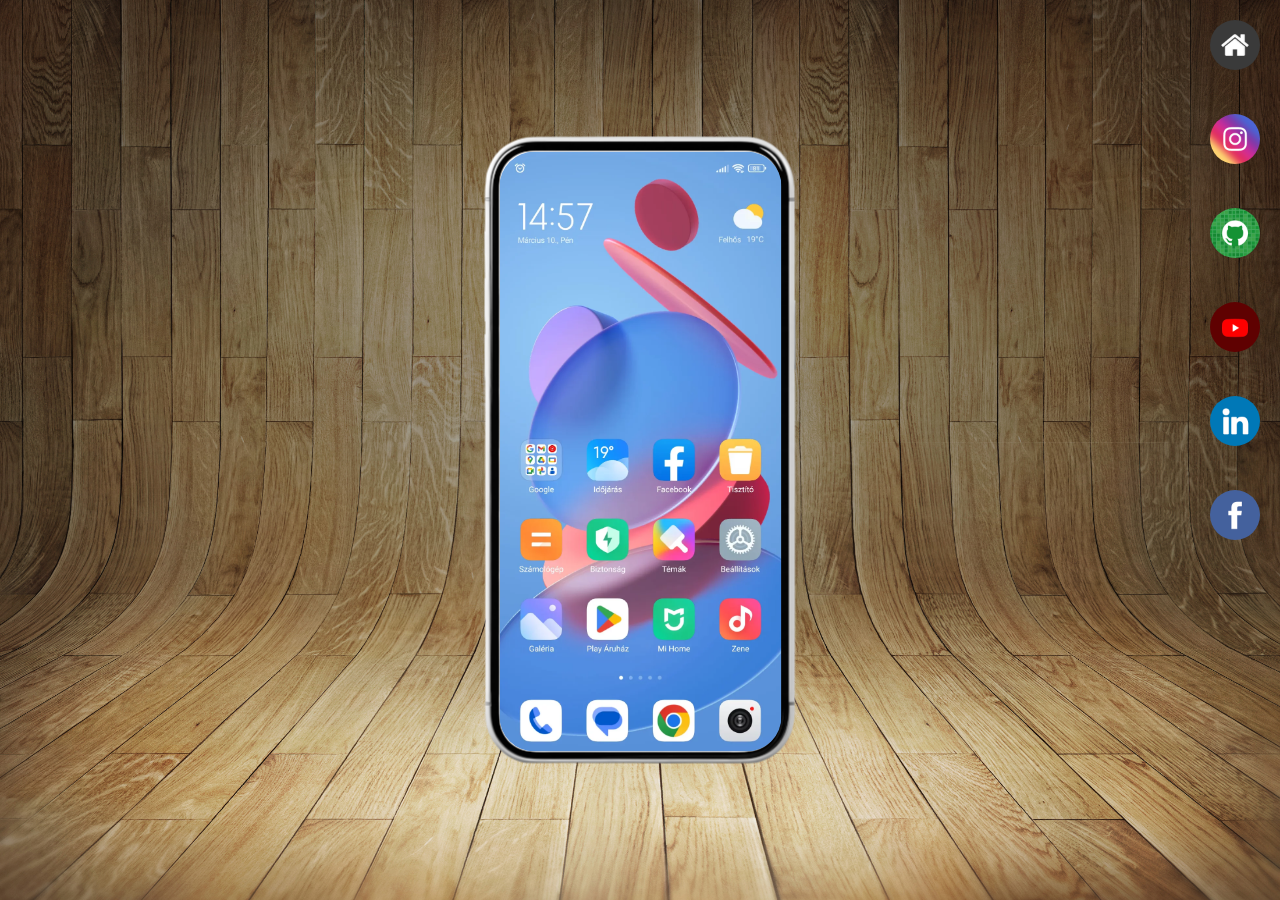
==== index.html @ a8d85869 "atualização projeto social" ====
<!DOCTYPE html>
<html lang="pt-br">
<head>
    <meta charset="UTF-8">
    <meta name="viewport" content="width=device-width, initial-scale=1.0">
    <title>Minhas Redes</title>
    <link rel="stylesheet" href="style.css">
</head>
<body>
    <main>
        <section id="cel">
            <iframe src="home.html" frameborder="0" name="tela" id="tela"></iframe>
        </section>
        <section id="redes">
            <a href="#" target=" tela"><img src="imagens/logo-home.jpg" alt=""></a><br>
            <a href="instagram.html" target="tela"><img src="imagens/logo-instagram.jpg" alt=""></a><br>
            <a href="#" target="tela"><img src="imagens/logo-github.jpg" alt=""></a><br>
            <a href="#" target=" tela"><img src="imagens/logo-youtube.jpg" alt=""></a><br>
            <a href="#" target=" tela"><img src="imagens/logo-linkedin.jpg" alt=""></a><br>
            <a href="#" target=" tela"><img src="imagens/logo-facebook.jpg" alt=""></a><br>
        </section>
    </main>
</body>
</html>
---- style.css ----
@charset "UTF-8";

*{
    margin: 0px;
    padding: 0px;
    font-family: Arial, Helvetica, sans-serif;
}

html, body {
    height: 100vh;
    width: 100vw;
    
}

body {
    height: 100vh;
    background: url(imagens/fundo-madeira.jpg), top center no-repeat;
    background-size: cover;
    background-attachment: fixed;
}

main {
    position: relative;
    height: 100vh;
    
}

#cel {
    position: absolute;
    top: 50%;
    left: 50%;
    transform: translate(-50%, -50%);
    height: 627px;
    width: 311px;
    background-color: blue;
    background: url(imagens/frame-xiaomi.png), left center, no-repeat;

}

#cel > iframe {
    position: absolute;
    border-radius: 35px;
    top: 14.9px;
    left: 14.5px;
    width: 282px;
    height: 600px;
    background-size: cover;
    background: center center no-repeat;
}

#redes {
    text-align: right;
}


#redes img {
    width: 50px;
    margin: 20px;
    border-radius: 50%;
    background-image: url(imagens/logo-instagram.jpg);
    background-size: cover;
}

#redes img:hover {
    border: 2px solid white;
    box-sizing: border-box;
    transform: translate(-2px,-5px);
    transition: transform .4s, border .2s;
    box-shadow: 3px 10px 5px rgba(0, 0, 0, 0.336);

}
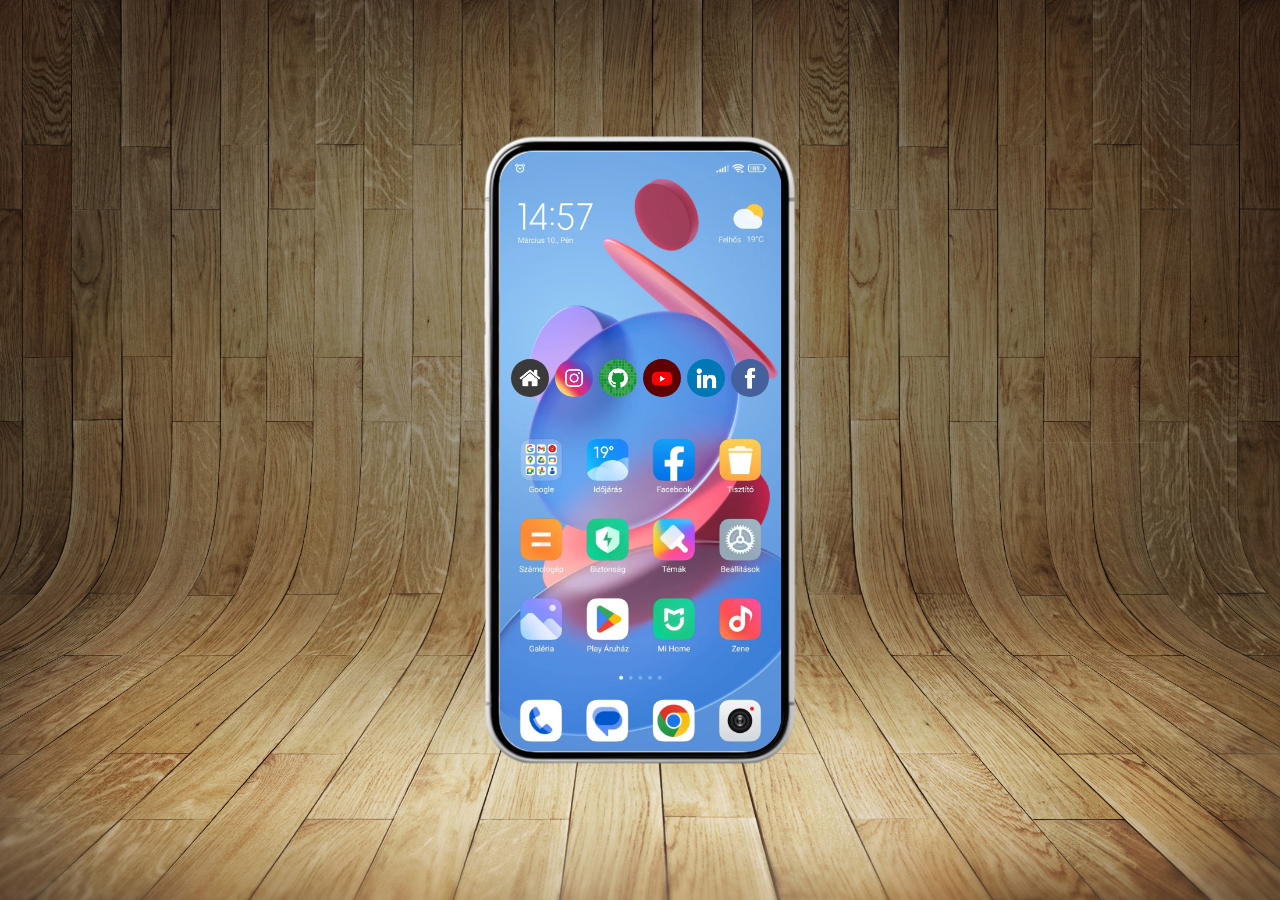
==== commit 25051c06: "adicionado flex box projeto social" ====
--- a/index.html
+++ b/index.html
@@ -6,19 +6,20 @@
     <title>Minhas Redes</title>
     <link rel="stylesheet" href="style.css">
 </head>
-<body>
     <main>
         <section id="cel">
-            <iframe src="home.html" frameborder="0" name="tela" id="tela"></iframe>
+            <iframe src="home.html" frameborder="0" name="tela" id="tela">
+                <p>Seu Navegador não tem suporte a essa função</p>
+            </iframe>
         </section>
-        <section id="redes">
-            <a href="#" target=" tela"><img src="imagens/logo-home.jpg" alt=""></a><br>
-            <a href="instagram.html" target="tela"><img src="imagens/logo-instagram.jpg" alt=""></a><br>
-            <a href="#" target="tela"><img src="imagens/logo-github.jpg" alt=""></a><br>
-            <a href="#" target=" tela"><img src="imagens/logo-youtube.jpg" alt=""></a><br>
-            <a href="#" target=" tela"><img src="imagens/logo-linkedin.jpg" alt=""></a><br>
-            <a href="#" target=" tela"><img src="imagens/logo-facebook.jpg" alt=""></a><br>
-        </section>
+        <div id="redes">
+            <a href="home.html" target="tela"><img src="imagens/logo-home.jpg" alt=""></a><br>
+            <a href="paginas/instagram.html" target="tela"><img src="imagens/logo-instagram.jpg" alt=""></a><br>
+            <a href="paginas/github.html" target="tela"><img src="imagens/logo-github.jpg" alt=""></a><br>
+            <a href="paginas/youtube.html" target="tela"><img src="imagens/logo-youtube.jpg" alt=""></a><br>
+            <a href="paginas/linkedin.html" target="tela"><img src="imagens/logo-linkedin.jpg" alt=""></a><br>
+            <a href="paginas/facebook.html" target="tela"><img src="imagens/logo-facebook.jpg" alt=""></a><br>
+        </div>
     </main>
 </body>
 </html>--- a/style.css
+++ b/style.css
@@ -34,7 +34,6 @@
     width: 311px;
     background-color: blue;
     background: url(imagens/frame-xiaomi.png), left center, no-repeat;
-
 }
 
 #cel > iframe {
@@ -49,13 +48,20 @@
 }
 
 #redes {
-    text-align: right;
+    position: relative;
+    top: -70px;
+    z-index: 1;
+    height: 100vh;
+    width: 100vw;
+    display: flex;
+    justify-content: center;
+    align-items: center;
 }
 
 
 #redes img {
-    width: 50px;
-    margin: 20px;
+    width: 38px;
+    margin: 3px;
     border-radius: 50%;
     background-image: url(imagens/logo-instagram.jpg);
     background-size: cover;
@@ -67,5 +73,4 @@
     transform: translate(-2px,-5px);
     transition: transform .4s, border .2s;
     box-shadow: 3px 10px 5px rgba(0, 0, 0, 0.336);
-
 }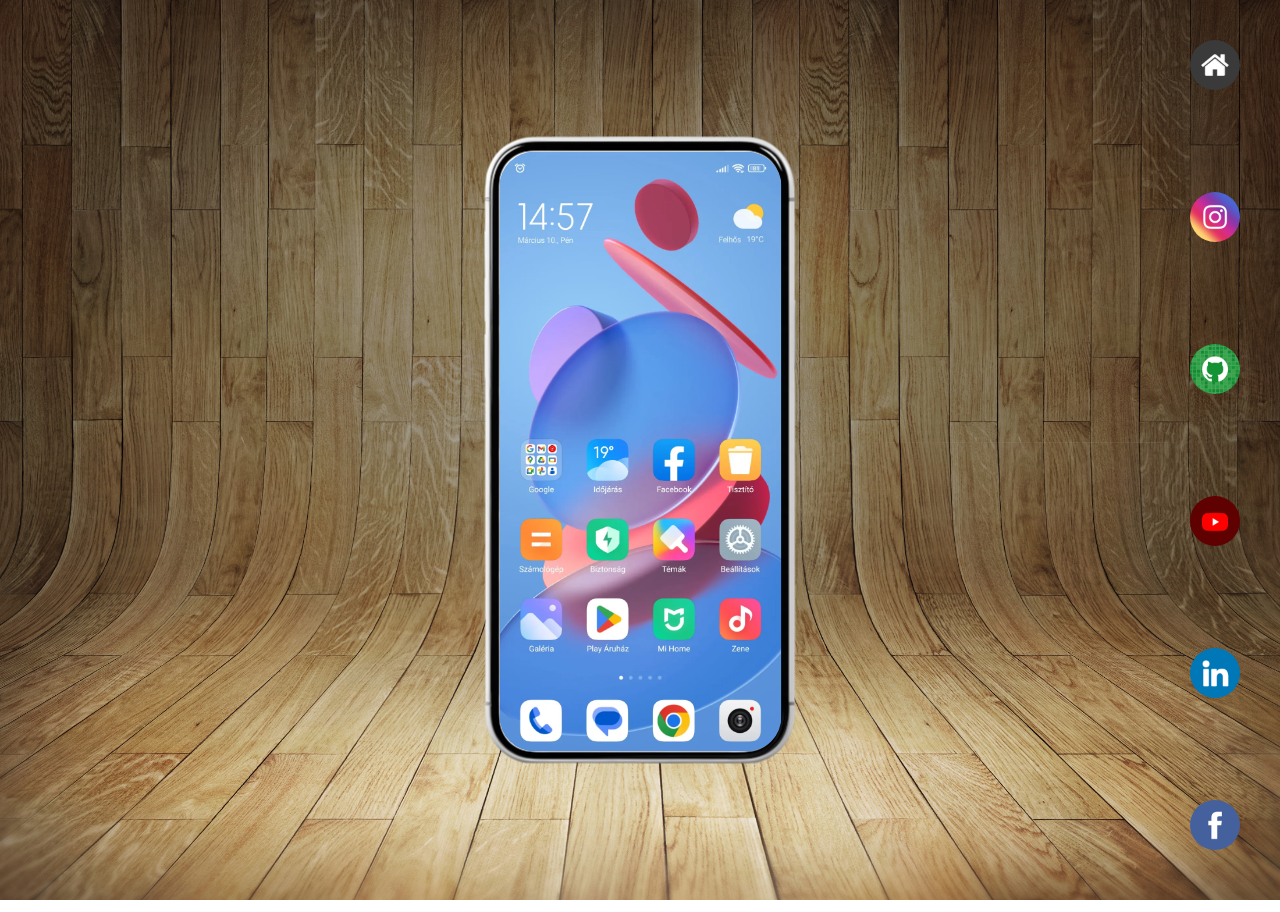
==== commit 76dd7b16: "teste de responsividade" ====
--- a/index.html
+++ b/index.html
@@ -5,6 +5,7 @@
     <meta name="viewport" content="width=device-width, initial-scale=1.0">
     <title>Minhas Redes</title>
     <link rel="stylesheet" href="style.css">
+    <link rel="stylesheet" href="responsivo.css">
 </head>
     <main>
         <section id="cel">
--- a/style.css
+++ b/style.css
@@ -48,20 +48,15 @@
 }
 
 #redes {
-    position: relative;
-    top: -70px;
-    z-index: 1;
-    height: 100vh;
-    width: 100vw;
     display: flex;
-    justify-content: center;
-    align-items: center;
+    flex-direction: column;
+    align-items:end;
 }
 
 
 #redes img {
-    width: 38px;
-    margin: 3px;
+    width: 50px;
+    margin: 40px;
     border-radius: 50%;
     background-image: url(imagens/logo-instagram.jpg);
     background-size: cover;
--- a/responsivo.css
+++ b/responsivo.css
@@ -0,0 +1,20 @@
+@media (max-width: 769px) {
+    #redes {
+        height: 100vh;
+        position: relative;
+        top: -50px;
+        flex-direction: row;
+        justify-content: center;
+        align-items: end;
+
+    }
+    
+    #redes img {
+        position: relative;
+        top: 22px;
+        margin: 15px
+        
+    }
+}
+
+
